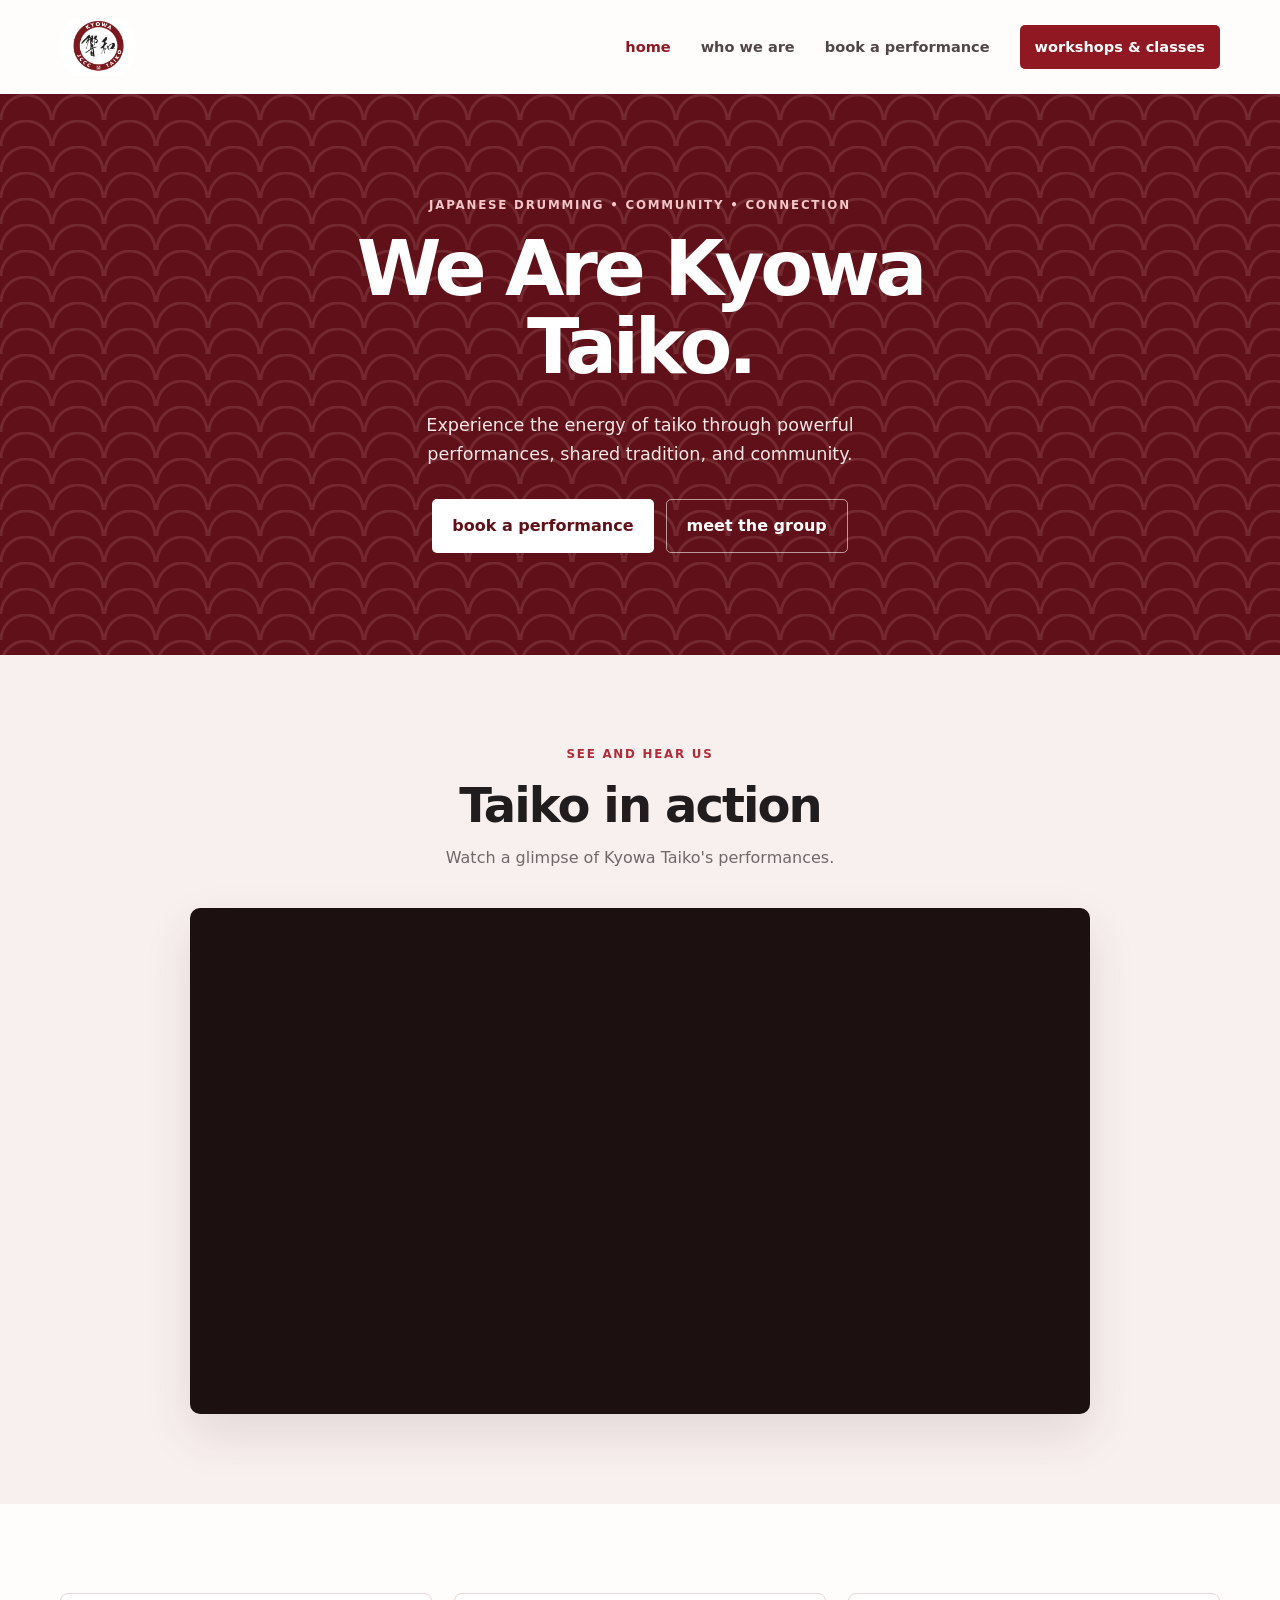
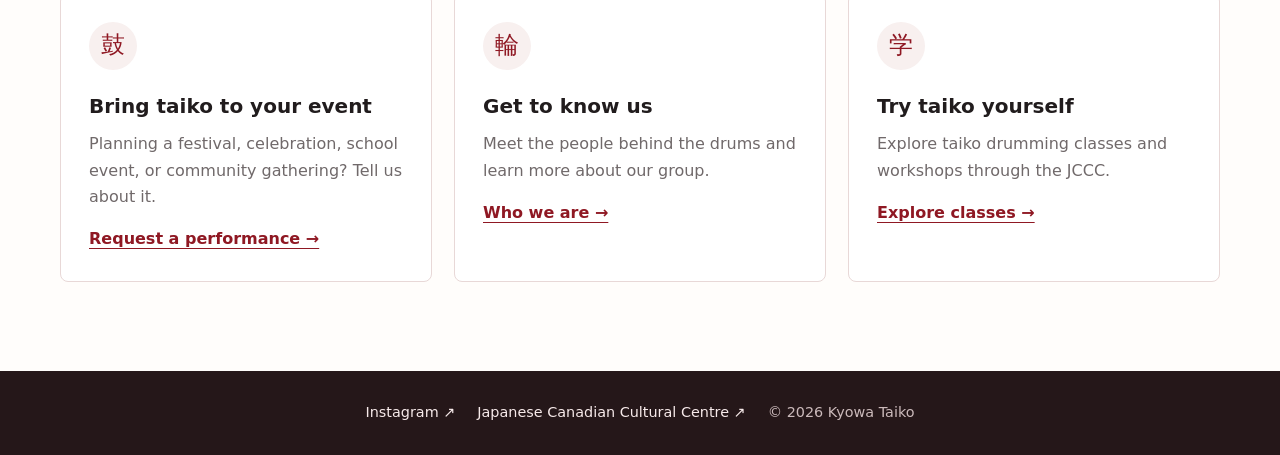
==== starter/index.html @ 50fd2667 "Publish Kyowa Taiko website" ====
<!doctype html>
<html lang="en">

<head>
  <meta charset="utf-8">
  <meta name="viewport" content="width=device-width, initial-scale=1">
  <meta name="description" content="Kyowa Taiko — Japanese drumming, performances, and community in Toronto.">
  <title>Kyowa Taiko | Japanese Drumming</title>
  <link rel="stylesheet" href="styles.css">
  <script src="script.js" defer></script>
</head>

<body>
  <header class="site-header">
    <a class="brand" href="index.html" aria-label="Kyowa Taiko home"><img src="assets/kyowa-taiko-logo.png"
        alt="Kyowa Taiko logo"></a>
    <button class="menu-toggle" aria-expanded="false" aria-controls="site-nav">Menu</button>
    <nav id="site-nav" class="site-nav" aria-label="Main navigation">
      <a class="active" href="index.html">home</a>
      <a href="about.html">who we are</a>
      <a href="performances.html">book a performance</a>
      <a href="workshops.html">workshops & classes</a>
    </nav>
  </header>
  <main>
    <section class="hero">
      <div class="hero-copy">
        <p class="eyebrow">Japanese drumming • Community • Connection</p>
        <h1>We Are Kyowa Taiko.</em></h1>
        <p>Experience the energy of taiko through powerful performances, shared tradition, and community.</p>
        <div class="button-row">
          <a class="button" href="performances.html">book a performance</a>
          <a class="button button-outline" href="about.html">meet the group</a>
        </div>
      </div>
    </section>

    <section class="section section-light">
      <div class="section-heading">
        <p class="eyebrow">See and hear us</p>
        <h2>Taiko in action</h2>
        <p>Watch a glimpse of Kyowa Taiko's performances.</p>
      </div>
      <div class="video-frame">
        <iframe src="https://www.youtube.com/embed/htmIh4WbzN4" title="Kyowa Taiko performance video" loading="lazy"
          referrerpolicy="strict-origin-when-cross-origin"
          allow="accelerometer; autoplay; clipboard-write; encrypted-media; gyroscope; picture-in-picture; web-share"
          allowfullscreen></iframe>
      </div>
    </section>

    <section class="section feature-grid">
      <article class="feature-card">
        <span class="feature-icon" aria-hidden="true">鼓</span>
        <h3>Bring taiko to your event</h3>
        <p>Planning a festival, celebration, school event, or community gathering? Tell us about it.</p>
        <a class="text-link" href="performances.html">Request a performance →</a>
      </article>
      <article class="feature-card">
        <span class="feature-icon" aria-hidden="true">輪</span>
        <h3>Get to know us</h3>
        <p>Meet the people behind the drums and learn more about our group.</p>
        <a class="text-link" href="about.html">Who we are →</a>
      </article>
      <article class="feature-card">
        <span class="feature-icon" aria-hidden="true">学</span>
        <h3>Try taiko yourself</h3>
        <p>Explore taiko drumming classes and workshops through the JCCC.</p>
        <a class="text-link" href="workshops.html">Explore classes →</a>
      </article>
    </section>
  </main>
  <footer class="site-footer">
    <a href="https://www.instagram.com/kyowataiko/" target="_blank" rel="noopener noreferrer">Instagram ↗</a>
    <a href="https://jccc.on.ca/" target="_blank" rel="noopener noreferrer">Japanese Canadian Cultural Centre ↗</a>
    <p>© <span data-year></span> Kyowa Taiko</p>
  </footer>
</body>

</html>
---- starter/styles.css ----
:root {
  --red: #8f1823;
  --red-dark: #5f1018;
  --red-bright: #b12c38;
  --ink: #211c1d;
  --muted: #70696a;
  --paper: #fffdfb;
  --pale: #f8f0ef;
  --line: #e8d8d7;
  --max: 1160px;
}
* { box-sizing: border-box; }
html { scroll-behavior: smooth; }
body { margin: 0; color: var(--ink); background: var(--paper); font-family: Inter, ui-sans-serif, system-ui, -apple-system, BlinkMacSystemFont, "Segoe UI", sans-serif; line-height: 1.65; }
a { color: inherit; }
.site-header { width: min(var(--max), calc(100% - 40px)); margin: 0 auto; min-height: 94px; display: flex; align-items: center; justify-content: space-between; gap: 28px; }
.brand { display: inline-flex; align-items: center; flex-shrink: 0; }
.brand img { width: 76px; height: 76px; object-fit: contain; border-radius: 50%; }
.site-nav { display: flex; align-items: center; gap: clamp(14px, 2.5vw, 30px); }
.site-nav a { text-decoration: none; font-size: .91rem; font-weight: 650; color: #514749; }
.site-nav a:hover, .site-nav a.active { color: var(--red); }
.site-nav a:last-child { background: var(--red); color: white; padding: 10px 15px; border-radius: 5px; }
.site-nav a:last-child:hover { background: var(--red-dark); }
.menu-toggle { display: none; border: 1px solid var(--line); background: white; padding: 9px 12px; border-radius: 5px; }
.hero { position: relative; overflow: hidden; background: var(--red-dark); color: white; padding: clamp(58px, 8vw, 110px) max(24px, calc((100vw - var(--max))/2)); display: grid; grid-template-columns: 1fr; align-items: center; }
.hero:before { content: ""; position: absolute; inset: 0; opacity: .14; background-image: radial-gradient(ellipse at 50% 100%, transparent 0 23px, #f4b9bd 24px 26px, transparent 27px), radial-gradient(ellipse at 50% 100%, transparent 0 38px, #f4b9bd 39px 41px, transparent 42px); background-size: 52px 26px; }
.hero-copy { position: relative; z-index: 1; max-width: 760px; margin: 0 auto; text-align: center; }
.eyebrow { color: var(--red-bright); text-transform: uppercase; letter-spacing: .15em; font-size: .74rem; font-weight: 800; margin: 0 0 14px; }
.hero .eyebrow { color: #f2c6c8; }
h1, h2, h3, p { margin-top: 0; }
h1 { font-size: clamp(2.8rem, 6vw, 5.5rem); line-height: 1.02; letter-spacing: -.055em; margin-bottom: 24px; }
h1 em { color: #f2c6c8; font-style: normal; }
.hero-copy > p:not(.eyebrow) { color: #f6e8e8; font-size: 1.1rem; max-width: 560px; margin-inline: auto; }
.button-row { display: flex; flex-wrap: wrap; gap: 12px; margin-top: 30px; }
.hero .button-row { justify-content: center; }
.button { display: inline-flex; justify-content: center; align-items: center; gap: 8px; border: 0; border-radius: 5px; padding: 13px 20px; background: var(--red); color: white; font: inherit; font-weight: 750; text-decoration: none; cursor: pointer; }
.button:hover { background: var(--red-dark); }
.hero .button { background: white; color: var(--red-dark); }
.hero .button:hover { background: #f6dddd; }
.button-outline { background: transparent !important; color: white !important; border: 1px solid #ffffff90; }
.section { padding: clamp(54px, 7vw, 90px) max(24px, calc((100vw - var(--max))/2)); }
.section-light { background: var(--pale); }
.section-heading { max-width: 680px; margin: 0 auto 36px; text-align: center; }
h2 { font-size: clamp(2rem, 4vw, 3rem); letter-spacing: -.04em; line-height: 1.1; margin-bottom: 14px; }
.section-heading > p:last-child { color: var(--muted); }
.video-frame { width: min(900px, 100%); margin: 0 auto; aspect-ratio: 16 / 9; background: #1c1011; border-radius: 10px; overflow: hidden; box-shadow: 0 20px 50px #39141b1c; }
.video-frame iframe { width: 100%; height: 100%; border: 0; }
.center { text-align: center; }.muted { color: var(--muted); }.small { font-size: .84rem; }
.feature-grid { display: grid; grid-template-columns: repeat(3, 1fr); gap: 22px; }
.feature-card { border: 1px solid var(--line); padding: 28px; border-radius: 8px; background: white; }
.feature-icon { width: 48px; height: 48px; display: grid; place-items: center; border-radius: 50%; background: var(--pale); color: var(--red); font-size: 1.5rem; margin-bottom: 20px; }
.feature-card h3 { font-size: 1.25rem; margin-bottom: 8px; }
.feature-card p, .member-card p { color: var(--muted); }
.text-link { color: var(--red); font-weight: 750; text-decoration-thickness: 1px; text-underline-offset: 4px; }
.page-hero { text-align: center; padding: clamp(60px, 8vw, 100px) 24px; color: white; background-color: var(--red-dark); background-image: radial-gradient(ellipse at 50% 100%, transparent 0 23px, #b4515a 24px 26px, transparent 27px), radial-gradient(ellipse at 50% 100%, transparent 0 38px, #b4515a 39px 41px, transparent 42px); background-size: 52px 26px; }
.page-hero .eyebrow { color: #f2c6c8; }
.page-hero h1 { font-size: clamp(2.7rem, 6vw, 4.7rem); margin-bottom: 18px; }
.page-hero > p:not(.eyebrow) { max-width: 660px; margin: 0 auto 26px; color: #f6e8e8; font-size: 1.08rem; }
.page-hero .button { background: white; color: var(--red-dark); }
.about-copy { max-width: 760px; margin: 0 auto 32px; }
.photo-placeholder, .member-photo { background: repeating-linear-gradient(135deg, #f0e2e1 0 12px, #f8f0ef 12px 24px); color: var(--red); display: flex; flex-direction: column; align-items: center; justify-content: center; text-align: center; }
.photo-placeholder { min-height: 260px; border-radius: 8px; border: 1px dashed #cda9a9; gap: 8px; }
.photo-placeholder span { font-size: 1.3rem; font-weight: 800; }.photo-placeholder small { color: var(--muted); }
.member-grid { display: grid; grid-template-columns: repeat(3, 1fr); gap: 22px; }
.member-card { border: 1px solid var(--line); padding: 14px; border-radius: 8px; }
.member-photo { aspect-ratio: 4/3; border-radius: 5px; margin-bottom: 16px; }
.member-card h3, .member-card p { margin-left: 6px; margin-right: 6px; }
.inquiry-form { max-width: 820px; margin: 0 auto; padding: clamp(22px, 5vw, 44px); background: white; border: 1px solid var(--line); border-radius: 10px; box-shadow: 0 15px 45px #39141b0d; }
.form-intro { margin-bottom: 28px; }.form-intro h2 { font-size: 2rem; }.form-intro p { color: var(--muted); font-size: .9rem; }
.form-grid { display: grid; grid-template-columns: 1fr 1fr; gap: 20px; }
label { display: flex; flex-direction: column; gap: 7px; font-size: .92rem; font-weight: 700; }
input, select, textarea { width: 100%; border: 1px solid #d8c8c8; border-radius: 5px; padding: 12px; font: inherit; color: var(--ink); background: white; }
input:focus, select:focus, textarea:focus { outline: 3px solid #8f182326; border-color: var(--red); }
textarea { resize: vertical; }.full-width { grid-column: 1 / -1; }
.inquiry-form > .button { margin-top: 22px; }.form-status { margin: 14px 0 0; color: var(--muted); font-size: .9rem; }
.honeypot { position: absolute; left: -10000px; width: 1px; height: 1px; overflow: hidden; }
.site-footer { display: flex; align-items: center; justify-content: center; flex-wrap: wrap; gap: 22px; padding: 30px 24px; background: #251719; color: #f7eaea; font-size: .9rem; }
.site-footer a { text-decoration: none; }.site-footer a:hover { text-decoration: underline; }.site-footer p { margin: 0; color: #cbbabb; }
code { background: #f0e7e7; padding: 2px 5px; border-radius: 4px; }
@media (max-width: 760px) {
  .site-header { min-height: 78px; width: calc(100% - 32px); flex-wrap: wrap; padding: 8px 0; }
  .brand img { width: 60px; height: 60px; }
  .menu-toggle { display: block; }
  .site-nav { display: none; flex-direction: column; align-items: stretch; width: 100%; padding: 0 0 12px; gap: 0; }
  .site-nav.open { display: flex; }
  .site-nav a { padding: 12px 8px; }
  .site-nav a:last-child { margin-top: 5px; text-align: center; }
  .hero { padding: 56px 24px; }
  .feature-grid, .member-grid { grid-template-columns: 1fr; }
  .feature-card { padding: 24px; }
  .form-grid { grid-template-columns: 1fr; }
  .full-width { grid-column: auto; }
  .site-footer { flex-direction: column; gap: 10px; text-align: center; }
}
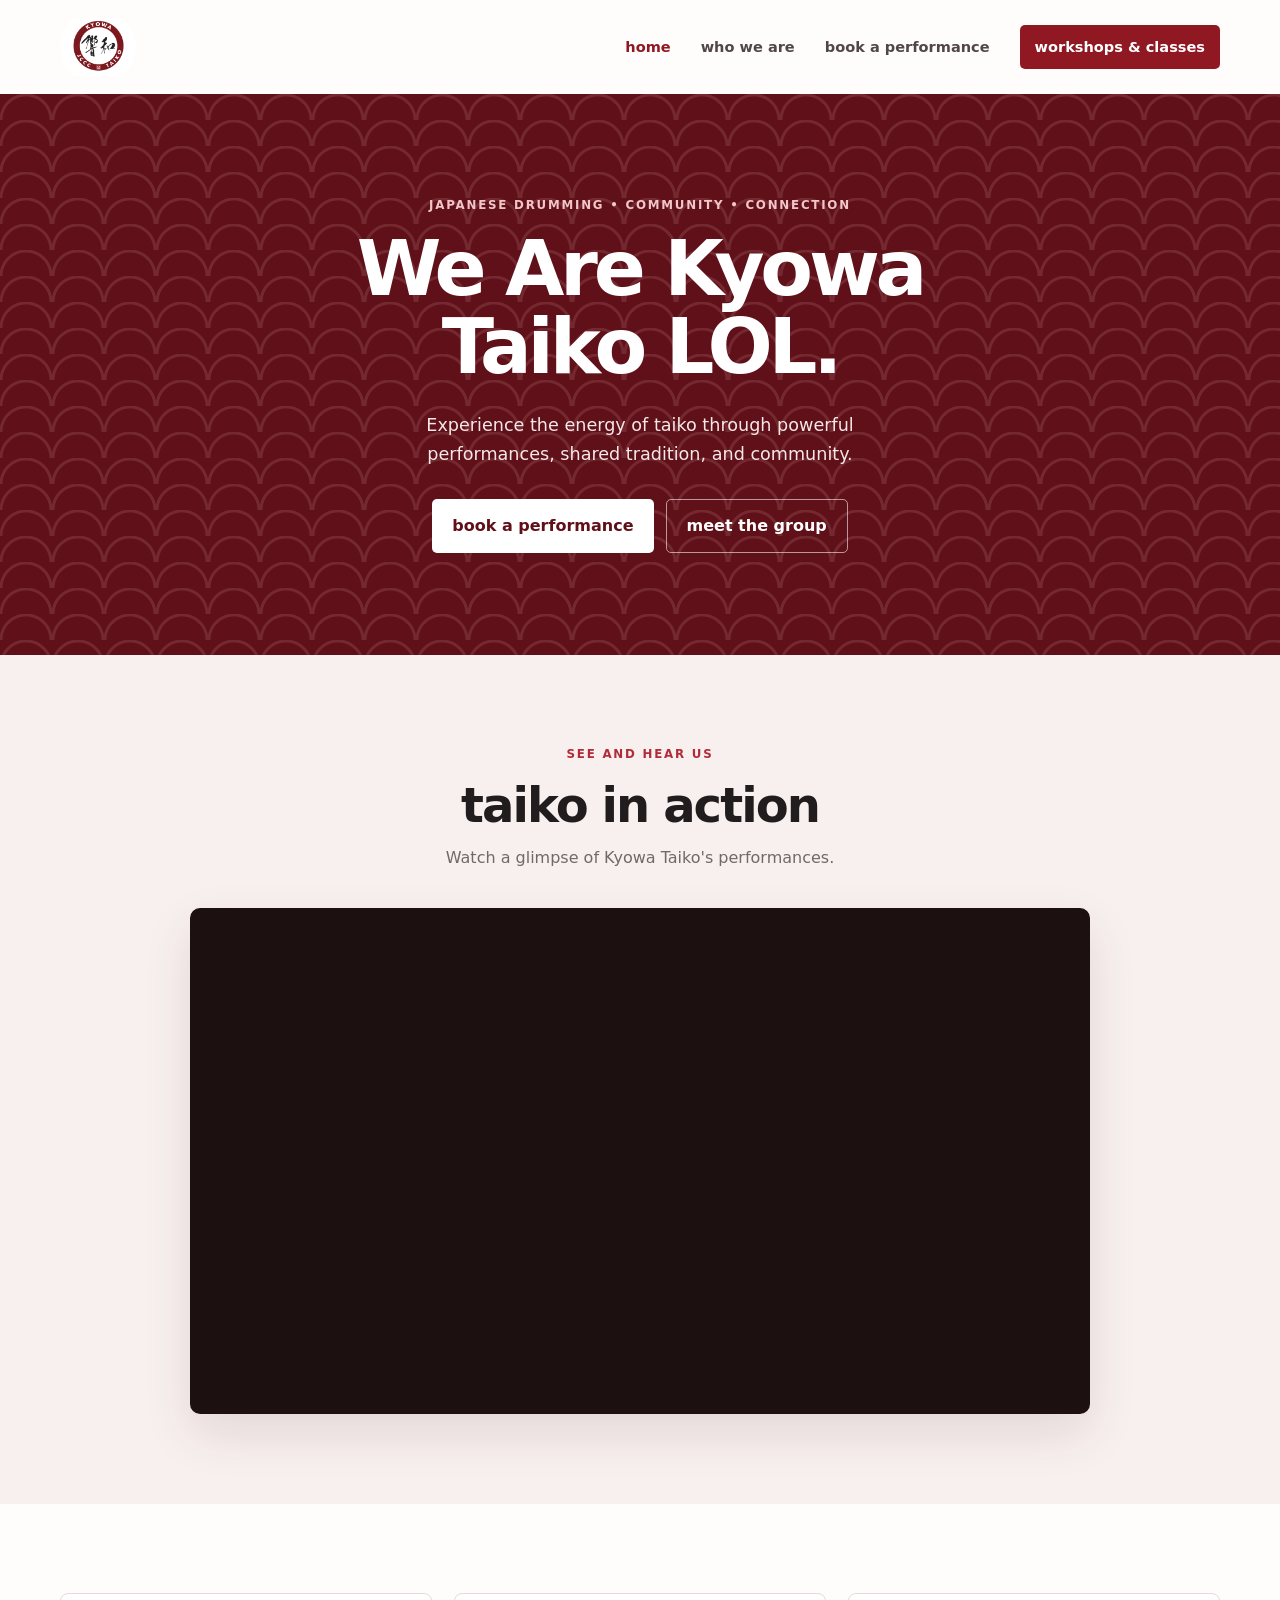
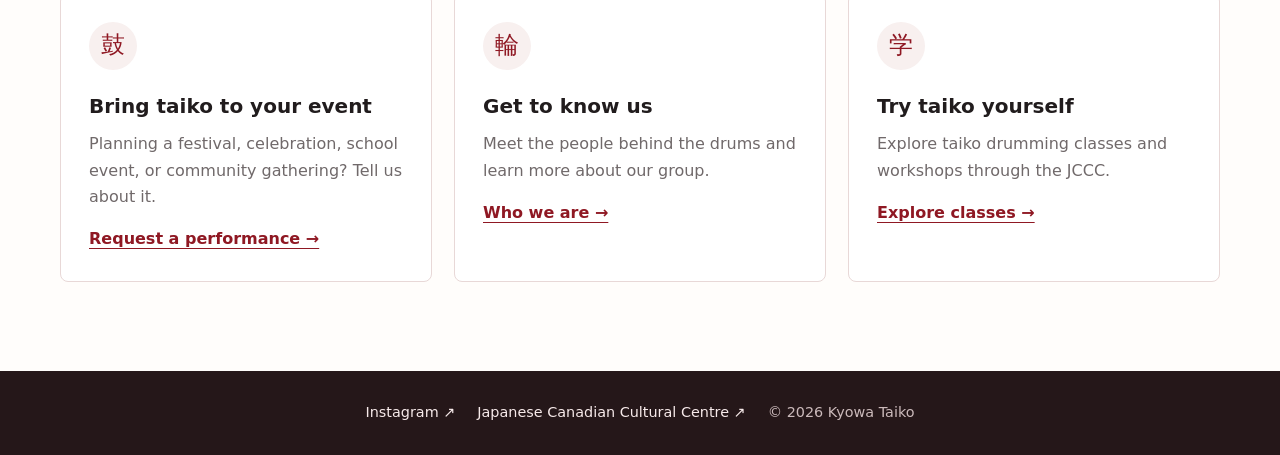
==== commit 5c9e24f0: "minor adjustments" ====
--- a/starter/index.html
+++ b/starter/index.html
@@ -26,7 +26,7 @@
     <section class="hero">
       <div class="hero-copy">
         <p class="eyebrow">Japanese drumming • Community • Connection</p>
-        <h1>We Are Kyowa Taiko.</em></h1>
+        <h1>We Are Kyowa Taiko LOL.</em></h1>
         <p>Experience the energy of taiko through powerful performances, shared tradition, and community.</p>
         <div class="button-row">
           <a class="button" href="performances.html">book a performance</a>
@@ -37,8 +37,8 @@
 
     <section class="section section-light">
       <div class="section-heading">
-        <p class="eyebrow">See and hear us</p>
-        <h2>Taiko in action</h2>
+        <p class="eyebrow">see and hear us</p>
+        <h2>taiko in action</h2>
         <p>Watch a glimpse of Kyowa Taiko's performances.</p>
       </div>
       <div class="video-frame">
